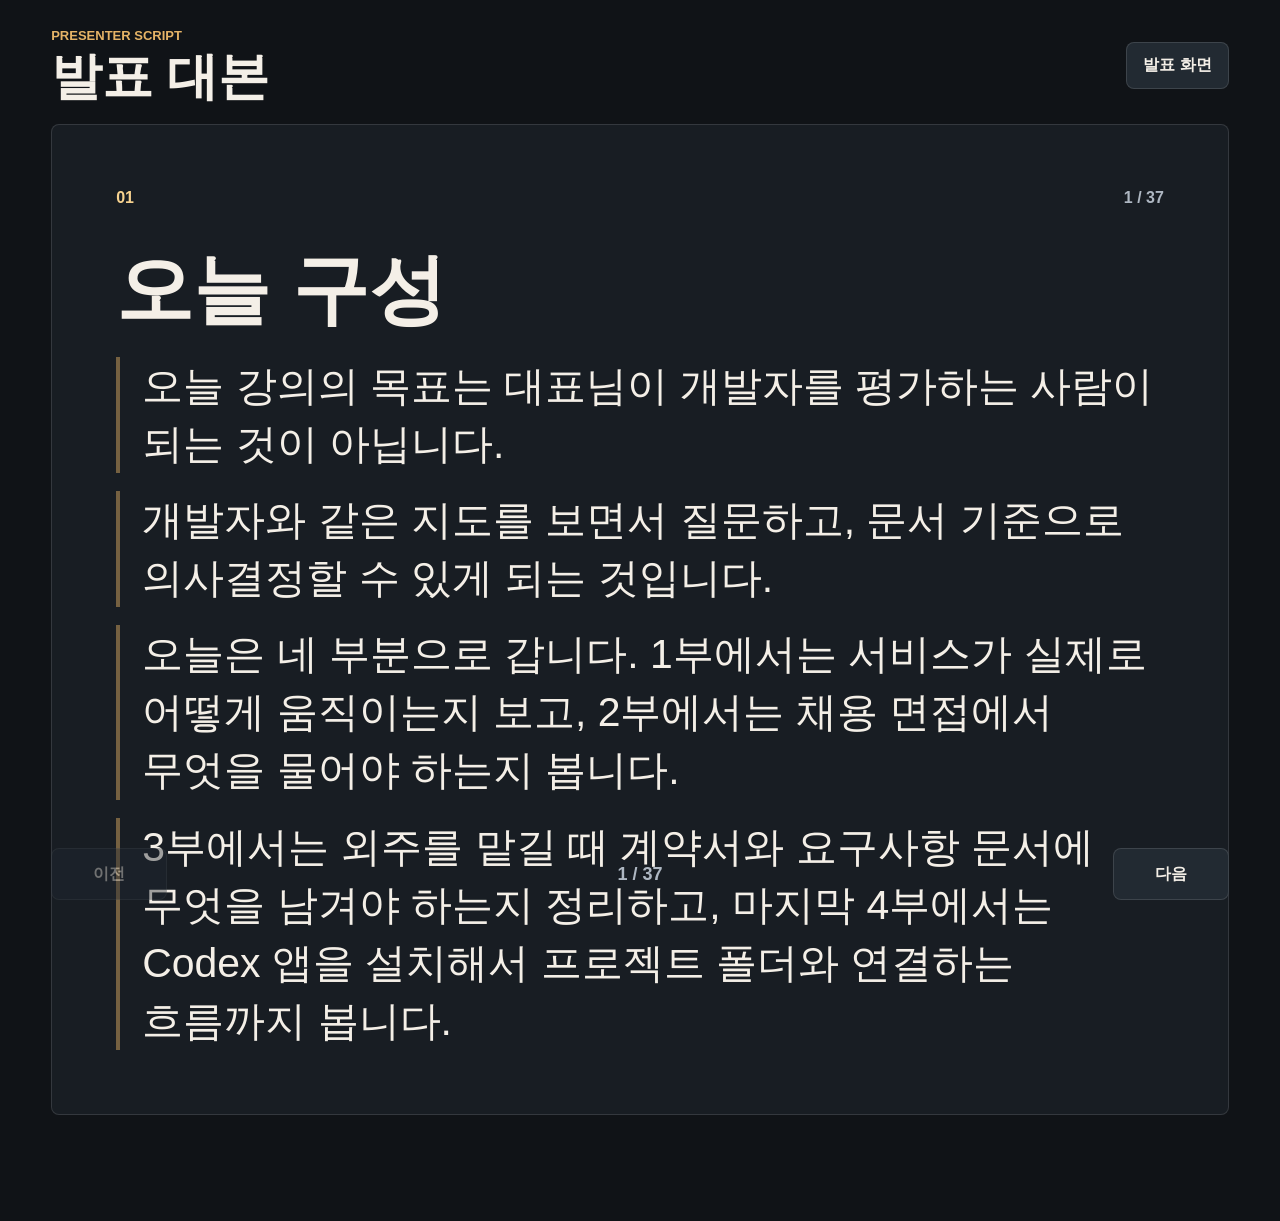
==== script/index.html @ f94a2bea "update" ====
<!DOCTYPE html>
<html lang="ko">
<head>
  <meta charset="UTF-8">
  <meta name="viewport" content="width=device-width, initial-scale=1.0">
  <title>발표 대본 | 비전공자 대표를 위한 개발 소통 · 채용 · 외주 · Codex 설치</title>
  <link rel="stylesheet" href="./script.css">
</head>
<body>
  <main class="script-shell">
    <header class="script-topbar">
      <div>
        <span class="script-kicker">Presenter Script</span>
        <h1>발표 대본</h1>
      </div>
      <a id="deckLink" class="deck-link" href="../index.html#slide-1" target="_blank" rel="noreferrer">발표 화면</a>
    </header>

    <section id="scriptPage" class="script-page" aria-live="polite">
      <p class="loading">대본을 불러오는 중입니다.</p>
    </section>

    <footer class="script-controls" aria-label="대본 이동">
      <button id="prevButton" type="button">이전</button>
      <span id="pageCounter">- / -</span>
      <button id="nextButton" type="button">다음</button>
    </footer>
  </main>

  <script src="./script.js"></script>
</body>
</html>
---- script/script.css ----
:root {
  color-scheme: dark;
  --bg: #101317;
  --panel: #181d23;
  --line: rgba(255, 255, 255, 0.12);
  --text: #f4efe7;
  --muted: #aeb7c2;
  --accent: #e6b467;
  --accent-strong: #f6d28f;
}

* {
  box-sizing: border-box;
}

body {
  margin: 0;
  min-height: 100vh;
  background: var(--bg);
  color: var(--text);
  font-family: "Pretendard", "Apple SD Gothic Neo", "Malgun Gothic", Arial, sans-serif;
}

.script-shell {
  min-height: 100vh;
  display: grid;
  grid-template-rows: auto 1fr auto;
  padding: 28px clamp(20px, 4vw, 52px);
  gap: 22px;
}

.script-topbar,
.script-controls {
  display: flex;
  align-items: center;
  justify-content: space-between;
  gap: 16px;
}

.script-kicker {
  display: block;
  margin-bottom: 8px;
  color: var(--accent);
  font-size: 13px;
  font-weight: 800;
  letter-spacing: 0;
  text-transform: uppercase;
}

h1 {
  margin: 0;
  font-size: clamp(28px, 4vw, 52px);
  line-height: 1;
}

.deck-link,
button {
  border: 1px solid var(--line);
  border-radius: 8px;
  background: #222a32;
  color: var(--text);
  font: inherit;
  font-weight: 800;
}

.deck-link {
  padding: 12px 16px;
  text-decoration: none;
  white-space: nowrap;
}

.script-page {
  min-height: 0;
  padding: clamp(28px, 5vw, 64px);
  border: 1px solid var(--line);
  border-radius: 8px;
  background: var(--panel);
  display: flex;
  flex-direction: column;
  justify-content: center;
}

.page-meta {
  display: flex;
  align-items: center;
  justify-content: space-between;
  gap: 16px;
  margin-bottom: clamp(22px, 4vw, 42px);
  color: var(--muted);
  font-weight: 800;
}

.page-num {
  color: var(--accent-strong);
}

.page-title {
  margin: 0 0 26px;
  font-size: clamp(34px, 6vw, 78px);
  line-height: 1.06;
}

.script-lines {
  margin: 0;
  padding: 0;
  list-style: none;
  display: grid;
  gap: 18px;
  font-size: clamp(24px, 3.2vw, 44px);
  line-height: 1.42;
  word-break: keep-all;
}

.script-lines li {
  padding-left: 22px;
  border-left: 4px solid rgba(230, 180, 103, 0.45);
}

.loading,
.error {
  margin: 0;
  color: var(--muted);
  font-size: clamp(24px, 4vw, 44px);
}

.error {
  color: #ffb4a8;
}

.script-controls {
  position: sticky;
  bottom: 0;
  padding-top: 4px;
}

button {
  min-width: 116px;
  min-height: 52px;
  cursor: pointer;
}

button:disabled {
  opacity: 0.4;
  cursor: default;
}

#pageCounter {
  color: var(--muted);
  font-size: 18px;
  font-weight: 900;
}

@media (max-width: 720px) {
  .script-shell {
    padding: 18px;
    gap: 14px;
  }

  .script-topbar {
    align-items: flex-start;
  }

  .script-page {
    padding: 24px;
  }

  .deck-link {
    padding: 10px 12px;
  }
}
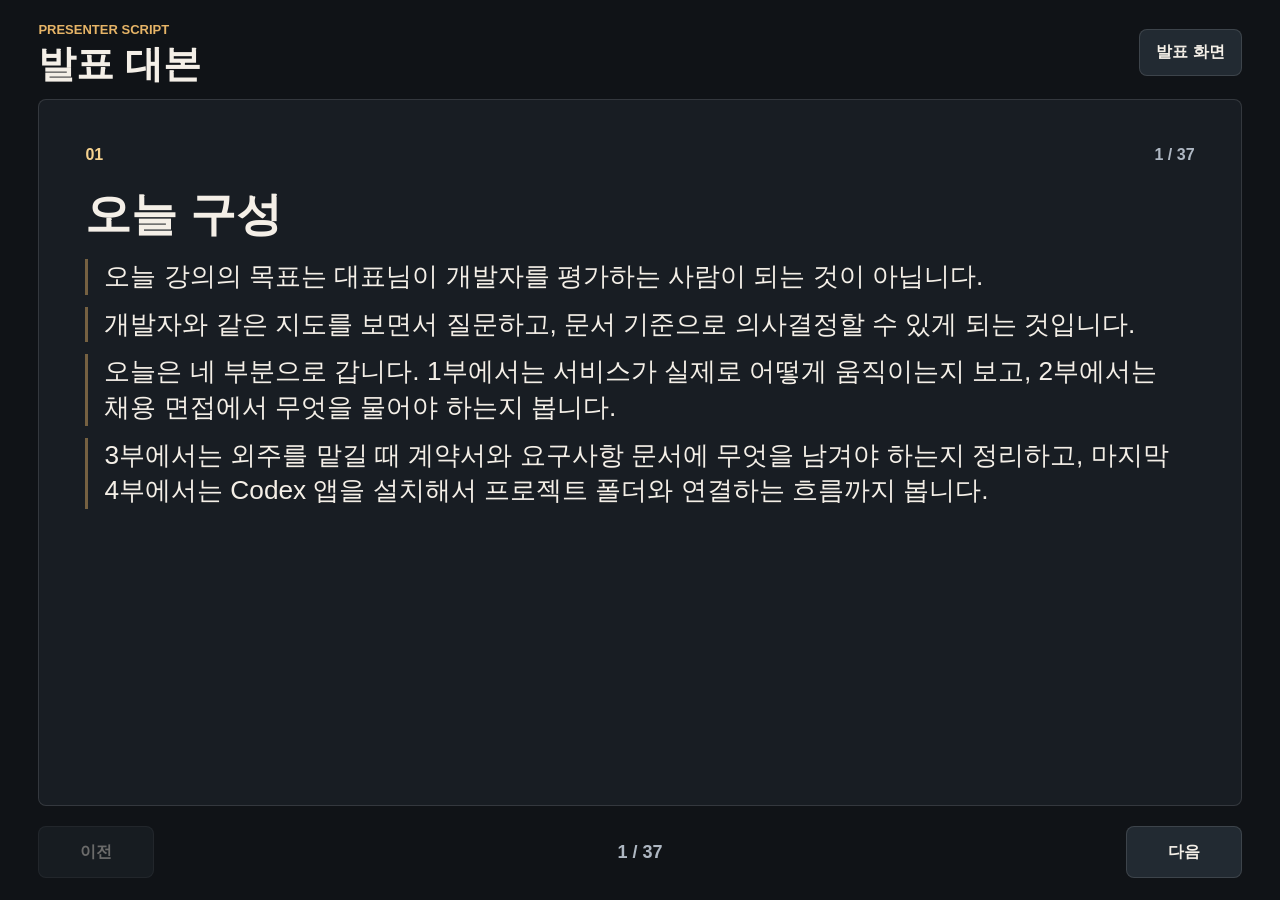
==== commit 6586826b: "Improve presenter script view" ====
--- a/script/index.html
+++ b/script/index.html
@@ -13,7 +13,7 @@
         <span class="script-kicker">Presenter Script</span>
         <h1>발표 대본</h1>
       </div>
-      <a id="deckLink" class="deck-link" href="../index.html#slide-1" target="_blank" rel="noreferrer">발표 화면</a>
+      <a id="deckLink" class="deck-link" href="../index.html#slide-1" target="teaching-deck">발표 화면</a>
     </header>
 
     <section id="scriptPage" class="script-page" aria-live="polite">
--- a/script/script.css
+++ b/script/script.css
@@ -25,8 +25,8 @@
   min-height: 100vh;
   display: grid;
   grid-template-rows: auto 1fr auto;
-  padding: 28px clamp(20px, 4vw, 52px);
-  gap: 22px;
+  padding: 22px clamp(18px, 3vw, 42px);
+  gap: 16px;
 }
 
 .script-topbar,
@@ -49,7 +49,7 @@
 
 h1 {
   margin: 0;
-  font-size: clamp(28px, 4vw, 52px);
+  font-size: clamp(26px, 3vw, 42px);
   line-height: 1;
 }
 
@@ -71,13 +71,14 @@
 
 .script-page {
   min-height: 0;
-  padding: clamp(28px, 5vw, 64px);
+  padding: clamp(24px, 3.6vw, 48px);
   border: 1px solid var(--line);
   border-radius: 8px;
   background: var(--panel);
   display: flex;
   flex-direction: column;
-  justify-content: center;
+  justify-content: flex-start;
+  overflow: hidden;
 }
 
 .page-meta {
@@ -85,7 +86,7 @@
   align-items: center;
   justify-content: space-between;
   gap: 16px;
-  margin-bottom: clamp(22px, 4vw, 42px);
+  margin-bottom: clamp(14px, 2vw, 28px);
   color: var(--muted);
   font-weight: 800;
 }
@@ -95,8 +96,8 @@
 }
 
 .page-title {
-  margin: 0 0 26px;
-  font-size: clamp(34px, 6vw, 78px);
+  margin: 0 0 20px;
+  font-size: clamp(30px, 3.6vw, 54px);
   line-height: 1.06;
 }
 
@@ -105,15 +106,15 @@
   padding: 0;
   list-style: none;
   display: grid;
-  gap: 18px;
-  font-size: clamp(24px, 3.2vw, 44px);
-  line-height: 1.42;
+  gap: 12px;
+  font-size: clamp(20px, 2.05vw, 32px);
+  line-height: 1.36;
   word-break: keep-all;
 }
 
 .script-lines li {
-  padding-left: 22px;
-  border-left: 4px solid rgba(230, 180, 103, 0.45);
+  padding-left: 16px;
+  border-left: 3px solid rgba(230, 180, 103, 0.45);
 }
 
 .loading,
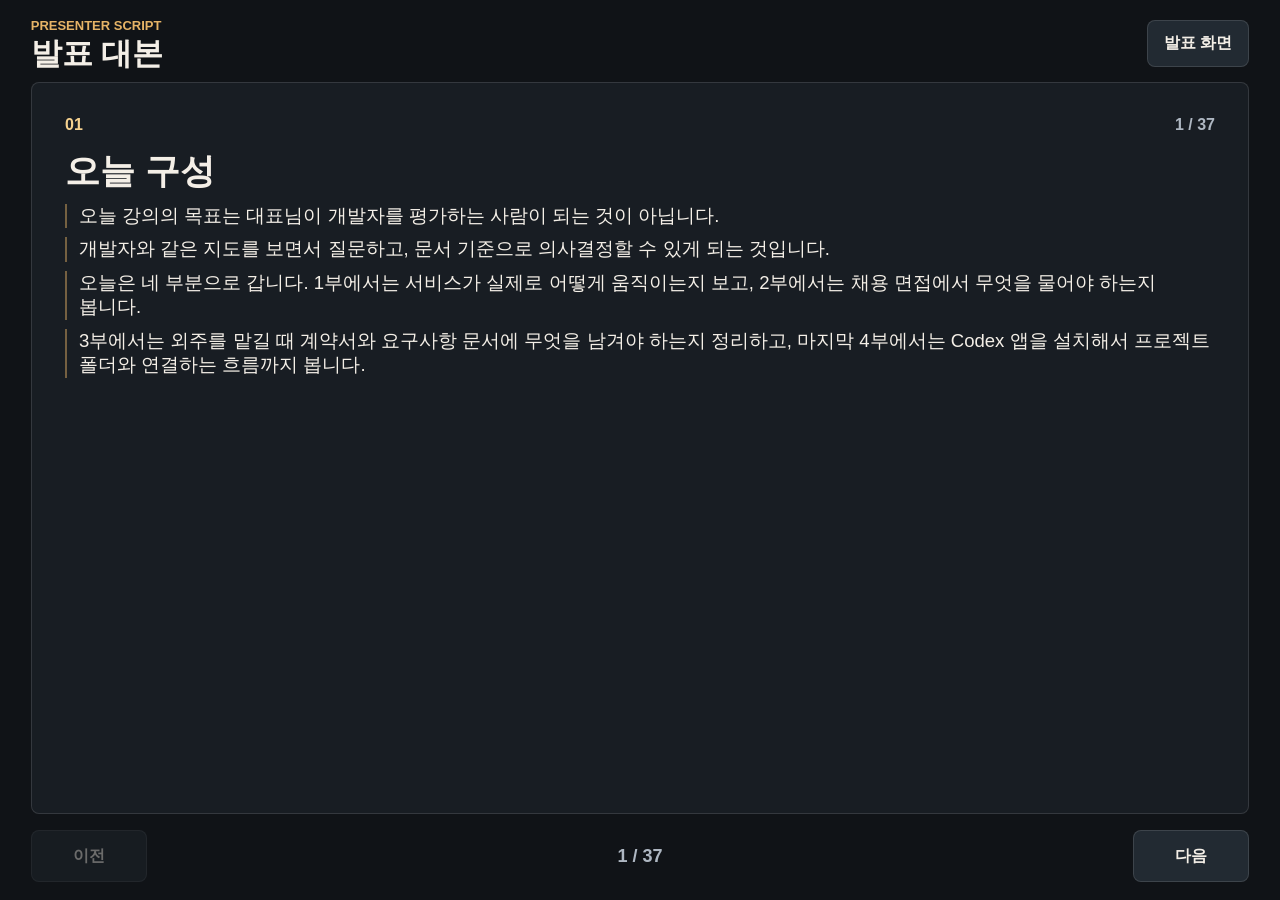
==== commit 6da88b10: "Reduce presenter script text size" ====
--- a/script/index.html
+++ b/script/index.html
@@ -4,7 +4,7 @@
   <meta charset="UTF-8">
   <meta name="viewport" content="width=device-width, initial-scale=1.0">
   <title>발표 대본 | 비전공자 대표를 위한 개발 소통 · 채용 · 외주 · Codex 설치</title>
-  <link rel="stylesheet" href="./script.css">
+  <link rel="stylesheet" href="./script.css?v=20260527-2">
 </head>
 <body>
   <main class="script-shell">
@@ -27,6 +27,6 @@
     </footer>
   </main>
 
-  <script src="./script.js"></script>
+  <script src="./script.js?v=20260527-2"></script>
 </body>
 </html>
--- a/script/script.css
+++ b/script/script.css
@@ -25,8 +25,8 @@
   min-height: 100vh;
   display: grid;
   grid-template-rows: auto 1fr auto;
-  padding: 22px clamp(18px, 3vw, 42px);
-  gap: 16px;
+  padding: 18px clamp(16px, 2.4vw, 34px);
+  gap: 12px;
 }
 
 .script-topbar,
@@ -39,7 +39,7 @@
 
 .script-kicker {
   display: block;
-  margin-bottom: 8px;
+  margin-bottom: 6px;
   color: var(--accent);
   font-size: 13px;
   font-weight: 800;
@@ -49,7 +49,7 @@
 
 h1 {
   margin: 0;
-  font-size: clamp(26px, 3vw, 42px);
+  font-size: clamp(24px, 2.4vw, 34px);
   line-height: 1;
 }
 
@@ -71,7 +71,7 @@
 
 .script-page {
   min-height: 0;
-  padding: clamp(24px, 3.6vw, 48px);
+  padding: clamp(20px, 2.6vw, 36px);
   border: 1px solid var(--line);
   border-radius: 8px;
   background: var(--panel);
@@ -86,7 +86,7 @@
   align-items: center;
   justify-content: space-between;
   gap: 16px;
-  margin-bottom: clamp(14px, 2vw, 28px);
+  margin-bottom: clamp(10px, 1.5vw, 20px);
   color: var(--muted);
   font-weight: 800;
 }
@@ -96,8 +96,8 @@
 }
 
 .page-title {
-  margin: 0 0 20px;
-  font-size: clamp(30px, 3.6vw, 54px);
+  margin: 0 0 14px;
+  font-size: clamp(26px, 2.7vw, 42px);
   line-height: 1.06;
 }
 
@@ -106,15 +106,15 @@
   padding: 0;
   list-style: none;
   display: grid;
-  gap: 12px;
-  font-size: clamp(20px, 2.05vw, 32px);
-  line-height: 1.36;
+  gap: 9px;
+  font-size: clamp(17px, 1.45vw, 24px);
+  line-height: 1.32;
   word-break: keep-all;
 }
 
 .script-lines li {
-  padding-left: 16px;
-  border-left: 3px solid rgba(230, 180, 103, 0.45);
+  padding-left: 12px;
+  border-left: 2px solid rgba(230, 180, 103, 0.45);
 }
 
 .loading,
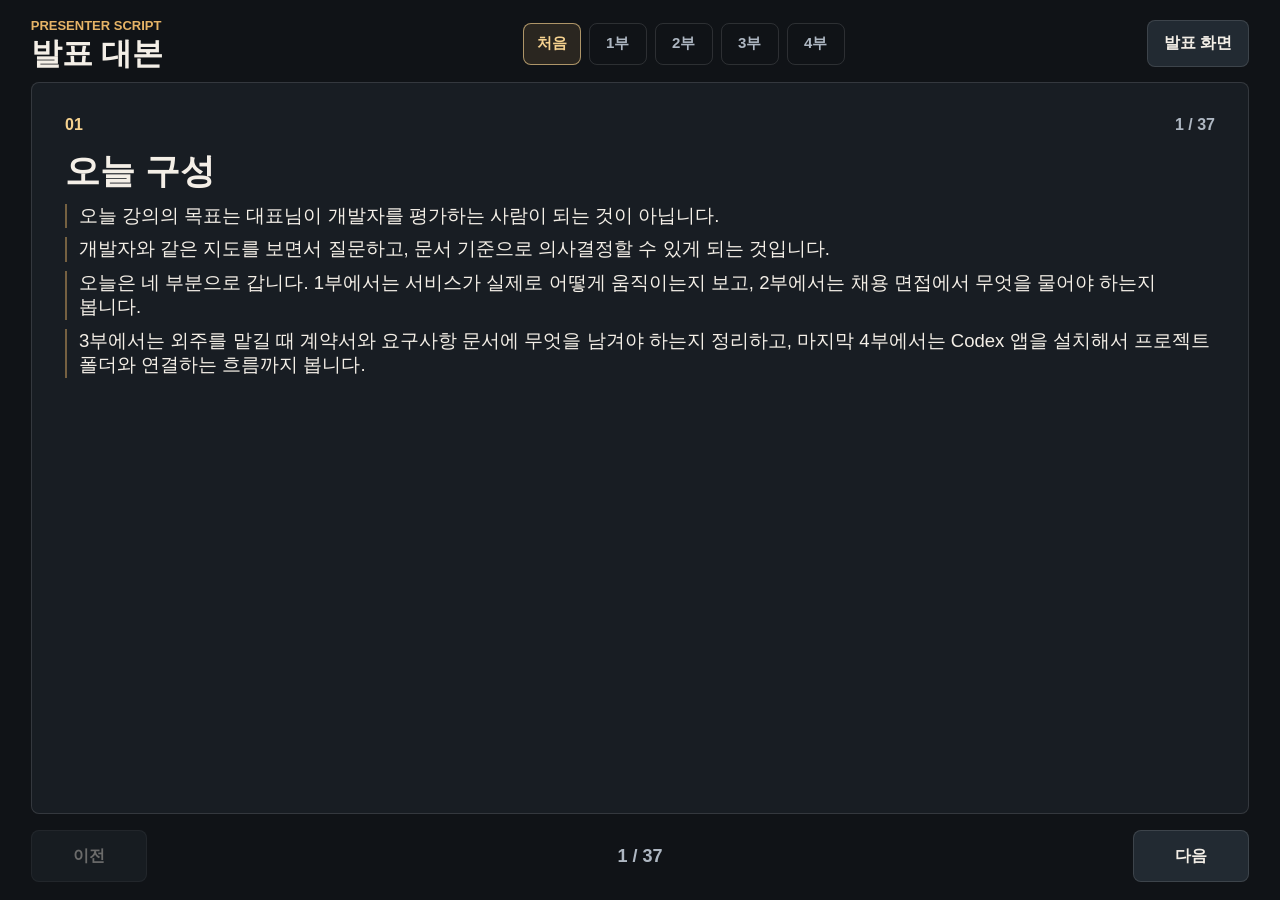
==== commit daaffc21: "Add presenter script part jumps" ====
--- a/script/index.html
+++ b/script/index.html
@@ -9,10 +9,17 @@
 <body>
   <main class="script-shell">
     <header class="script-topbar">
-      <div>
+      <div class="script-title-group">
         <span class="script-kicker">Presenter Script</span>
         <h1>발표 대본</h1>
       </div>
+      <nav class="part-jumps" aria-label="파트 바로가기">
+        <button type="button" data-go-slide="1">처음</button>
+        <button type="button" data-go-slide="3">1부</button>
+        <button type="button" data-go-slide="13">2부</button>
+        <button type="button" data-go-slide="20">3부</button>
+        <button type="button" data-go-slide="29">4부</button>
+      </nav>
       <a id="deckLink" class="deck-link" href="../index.html#slide-1" target="teaching-deck">발표 화면</a>
     </header>
 
--- a/script/script.css
+++ b/script/script.css
@@ -37,6 +37,10 @@
   gap: 16px;
 }
 
+.script-title-group {
+  min-width: 190px;
+}
+
 .script-kicker {
   display: block;
   margin-bottom: 6px;
@@ -63,6 +67,29 @@
   font-weight: 800;
 }
 
+.part-jumps {
+  display: flex;
+  align-items: center;
+  justify-content: center;
+  gap: 8px;
+  flex: 1;
+}
+
+.part-jumps button {
+  min-width: 58px;
+  min-height: 42px;
+  padding: 0 12px;
+  background: transparent;
+  color: var(--muted);
+  font-size: 15px;
+}
+
+.part-jumps button.is-active {
+  border-color: rgba(246, 210, 143, 0.65);
+  background: rgba(230, 180, 103, 0.12);
+  color: var(--accent-strong);
+}
+
 .deck-link {
   padding: 12px 16px;
   text-decoration: none;
@@ -159,6 +186,15 @@
 
   .script-topbar {
     align-items: flex-start;
+    flex-wrap: wrap;
+  }
+
+  .part-jumps {
+    order: 3;
+    flex-basis: 100%;
+    justify-content: flex-start;
+    overflow-x: auto;
+    padding-bottom: 2px;
   }
 
   .script-page {
